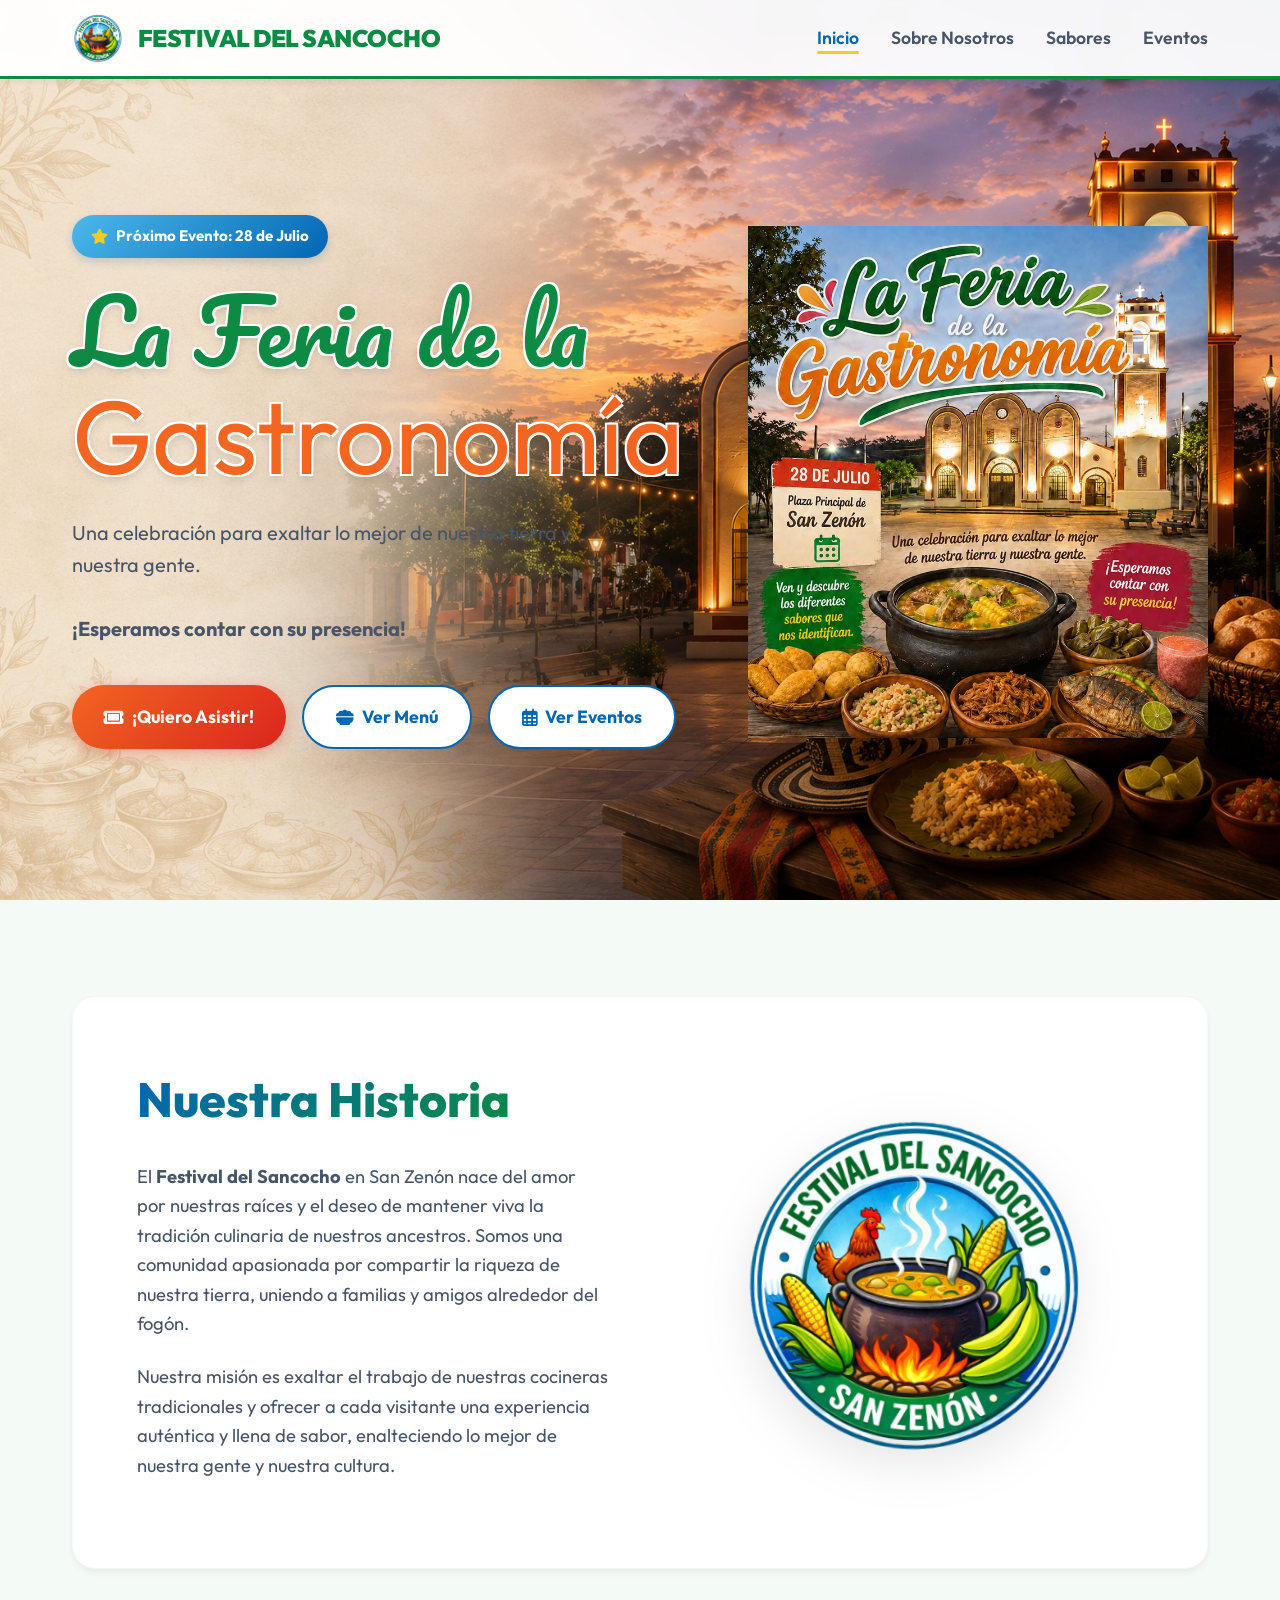
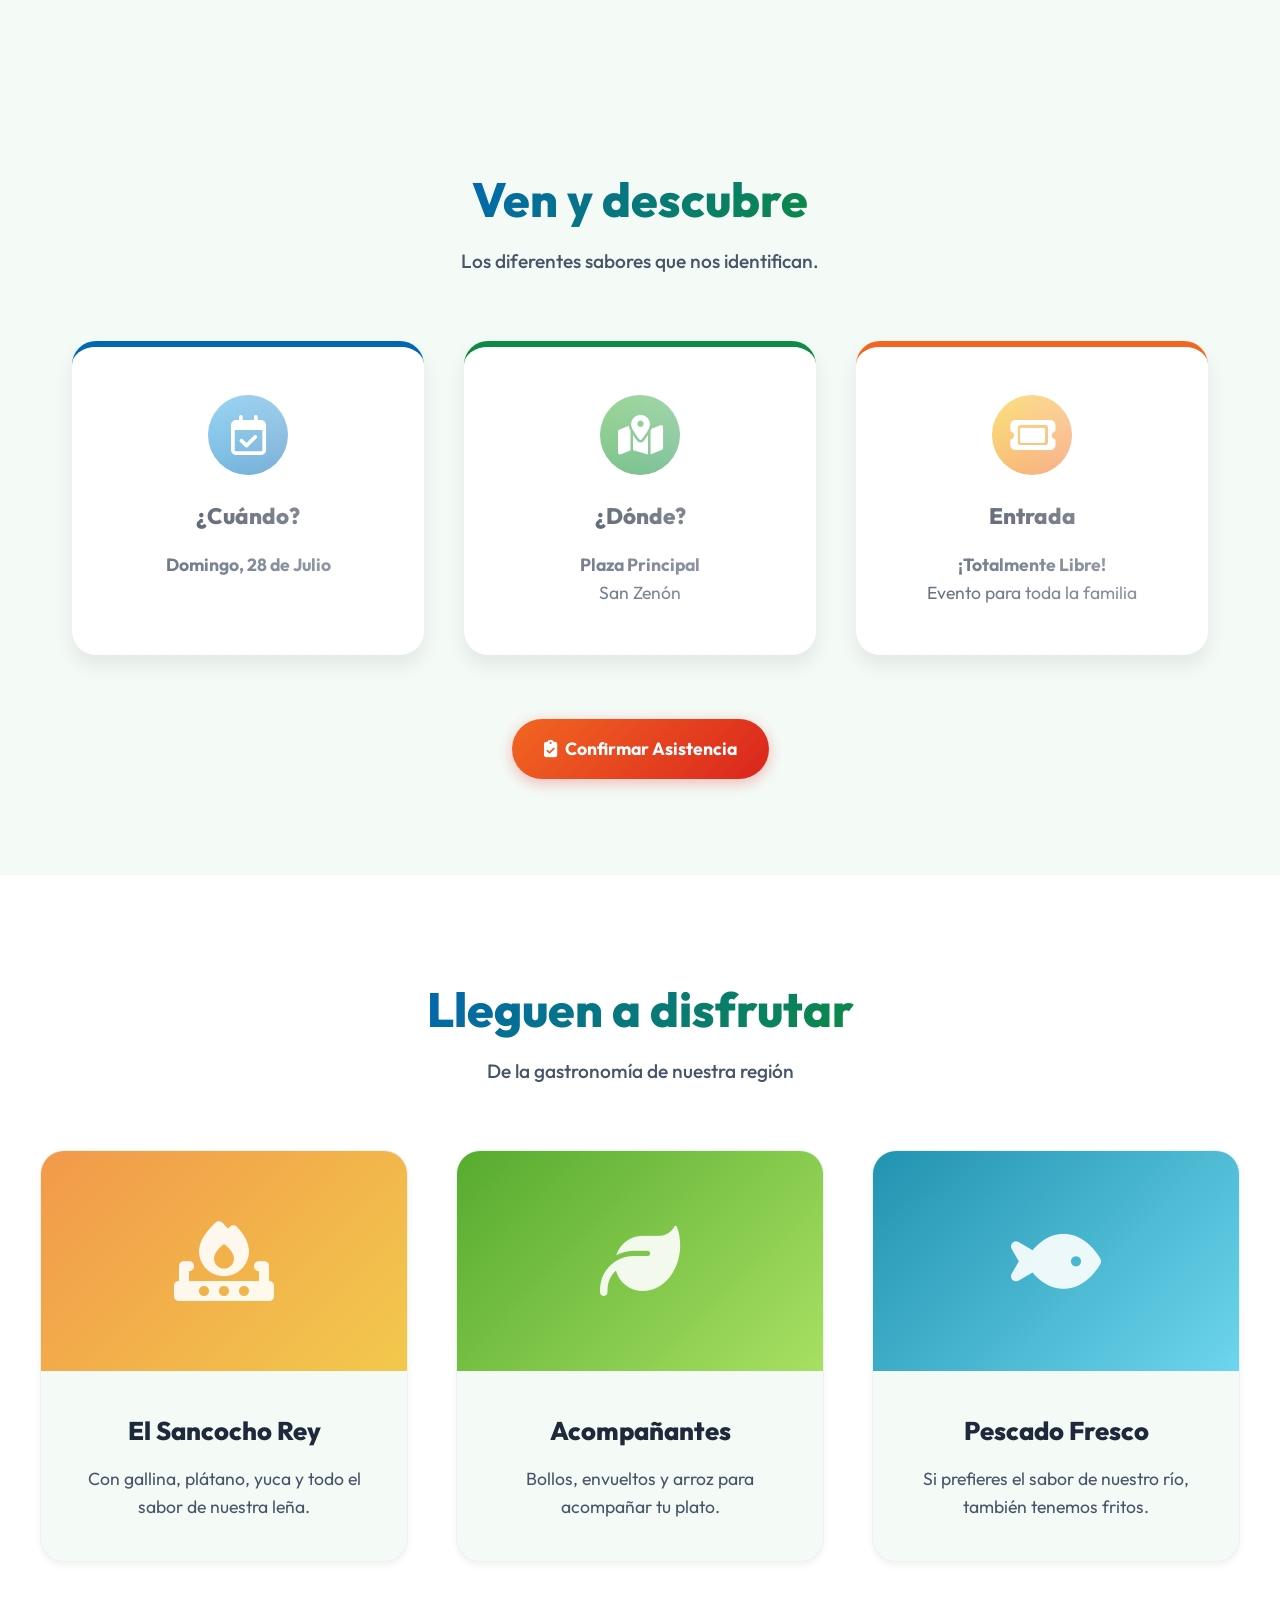
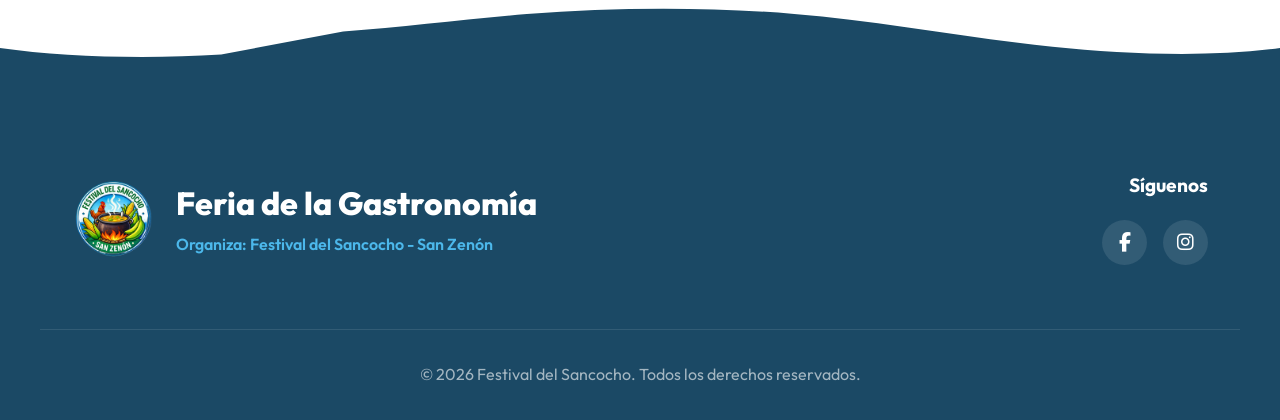
==== index.html @ 78bef2cc "Mover HTML a la raíz para GitHub Pages y añadir fondo a Sobre Nosotros" ====
<!DOCTYPE html>
<html lang="es">

<head>
    <meta charset="UTF-8">
    <meta name="viewport" content="width=device-width, initial-scale=1.0">
    <title>Festival del Sancocho- San Zenón</title>
    <!-- Google Fonts -->
    <link href="https://fonts.googleapis.com/css2?family=Outfit:wght@300;400;600;700;800;900&display=swap"
        rel="stylesheet">
    <link href="https://fonts.googleapis.com/css2?family=Pacifico&display=swap" rel="stylesheet">
    <!-- Font Awesome -->
    <link rel="stylesheet" href="https://cdnjs.cloudflare.com/ajax/libs/font-awesome/6.4.0/css/all.min.css">
    <!-- Custom CSS -->
    <link rel="stylesheet" href="CSS/inicio.css">
</head>

<body>

    <!-- Navegación -->
    <nav class="navbar">
        <div class="nav-container">
            <a href="#" class="logo-container">
                <img src="IMG/logo.png" alt="Festival del Sancocho Logo" class="nav-logo">
                <span class="logo-text">Festival del Sancocho </span>
            </a>
            <ul class="nav-menu">
                <li><a href="#inicio" class="active">Inicio</a></li>
                <li><a href="#nosotros">Sobre Nosotros</a></li>
                <li><a href="#sabores">Sabores</a></li>
                <li><a href="eventos.html">Eventos</a></li>
            </ul>
        </div>
    </nav>

    <!-- Hero Section -->
    <header id="inicio" class="hero">
        <div class="hero-overlay"></div>
        <div class="hero-container">
            <div class="hero-content">
                <span class="badge-event"><i class="fa-solid fa-star"></i> Próximo Evento: 28 de Julio</span>
                <h1>La Feria de la <br><span>Gastronomía</span></h1>
                <p>Una celebración para exaltar lo mejor de nuestra tierra y nuestra gente. <br><br><strong>¡Esperamos contar con su presencia!</strong></p>
                <div class="hero-buttons">
                    <a href="#evento" class="btn-primary btn-large"><i class="fa-solid fa-ticket"></i> ¡Quiero Asistir!</a>
                    <a href="#sabores" class="btn-secondary btn-large"><i class="fa-solid fa-bowl-food"></i> Ver Menú</a>
                    <a href="eventos.html" class="btn-secondary btn-large"><i class="fa-regular fa-calendar-days"></i> Ver Eventos</a>
                </div>
            </div>
            <div class="hero-image-placeholder">
                <img src="IMG/evento 1.png" alt="Logo Principal" class="hero-logo">
            </div>
        </div>
    </header>

    <!-- Sobre Nosotros -->
    <section id="nosotros" class="about-section">
        <div class="about-overlay"></div>
        <div class="about-container">
            <div class="about-text">
                <h2 class="colorful-text">Nuestra Historia</h2>
                <p>El <strong>Festival del Sancocho</strong> en San Zenón nace del amor por nuestras raíces y el deseo
                    de mantener viva la tradición culinaria de nuestros ancestros. Somos una comunidad apasionada por
                    compartir la riqueza de nuestra tierra, uniendo a familias y amigos alrededor del fogón.</p>
                <p>Nuestra misión es exaltar el trabajo de nuestras cocineras tradicionales y ofrecer a cada visitante
                    una experiencia auténtica y llena de sabor, enalteciendo lo mejor de nuestra gente y nuestra
                    cultura.</p>
            </div>
            <div class="about-image">
                <img src="IMG/logo.png" alt="Logo Festival del Sancocho" class="about-logo">
            </div>
        </div>
    </section>

    <!-- Información del Evento -->
    <section id="evento" class="event-section">
        <div class="section-header text-center">
            <h2 class="colorful-text">Ven y descubre</h2>
            <p>Los diferentes sabores que nos identifican.</p>
        </div>
        <div class="event-cards">
            <div class="event-card color-blue">
                <div class="card-icon"><i class="fa-regular fa-calendar-check"></i></div>
                <h3>¿Cuándo?</h3>
                <p><strong>Domingo, 28 de Julio</strong></p>
            </div>
            <div class="event-card color-green">
                <div class="card-icon"><i class="fa-solid fa-map-location-dot"></i></div>
                <h3>¿Dónde?</h3>
                <p><strong>Plaza Principal</strong><br>San Zenón</p>
            </div>
            <div class="event-card color-orange">
                <div class="card-icon"><i class="fa-solid fa-ticket"></i></div>
                <h3>Entrada</h3>
                <p><strong>¡Totalmente Libre!</strong><br>Evento para toda la familia</p>
            </div>
        </div>

        <div class="event-action text-center">
            <a href="#" class="btn-primary btn-large">
                <i class="fa-solid fa-clipboard-check"></i> Confirmar Asistencia
            </a>
        </div>
    </section>

    <!-- Sección de Sabores -->
    <section id="sabores" class="flavors-section">
        <div class="section-header text-center">
            <h2 class="colorful-text">Lleguen a disfrutar</h2>
            <p>De la gastronomía de nuestra región</p>
        </div>
        <div class="flavors-grid">
            <div class="flavor-card">
                <div class="flavor-img" style="background: linear-gradient(135deg, #f2994a 0%, #f2c94c 100%);">
                    <i class="fa-solid fa-fire-burner"></i>
                </div>
                <div class="flavor-info">
                    <h3>El Sancocho Rey</h3>
                    <p>Con gallina, plátano, yuca y todo el sabor de nuestra leña.</p>
                </div>
            </div>
            <div class="flavor-card">
                <div class="flavor-img" style="background: linear-gradient(135deg, #56ab2f 0%, #a8e063 100%);">
                    <i class="fa-solid fa-leaf"></i>
                </div>
                <div class="flavor-info">
                    <h3>Acompañantes</h3>
                    <p>Bollos, envueltos y arroz para acompañar tu plato.</p>
                </div>
            </div>
            <div class="flavor-card">
                <div class="flavor-img" style="background: linear-gradient(135deg, #2193b0 0%, #6dd5ed 100%);">
                    <i class="fa-solid fa-fish"></i>
                </div>
                <div class="flavor-info">
                    <h3>Pescado Fresco</h3>
                    <p>Si prefieres el sabor de nuestro río, también tenemos fritos.</p>
                </div>
            </div>
        </div>
    </section>

    <!-- Footer -->
    <footer class="footer">
        <div class="footer-wave">
            <svg viewBox="0 0 1200 120" preserveAspectRatio="none">
                <path
                    d="M321.39,56.44c58-10.79,114.16-30.13,172-41.86,82.39-16.72,168.19-17.73,250.45-.39C823.78,31,906.67,72,985.66,92.83c70.05,18.48,146.53,26.09,214.34,3V120H0V95.8C59.71,118,137.9,122.9,207.2,111.45Z"
                    fill="#1b4965"></path>
            </svg>
        </div>
        <div class="footer-content">
            <div class="footer-logo-container">
                <img src="IMG/logo.png" alt="Logo" class="footer-logo">
                <div>
                    <h2>Feria de la Gastronomía</h2>
                    <p>Organiza: Festival del Sancocho - San Zenón</p>
                </div>
            </div>
            <div class="footer-social">
                <h3>Síguenos</h3>
                <div class="social-icons">
                    <a href="#"><i class="fa-brands fa-facebook-f"></i></a>
                    <a href="#"><i class="fa-brands fa-instagram"></i></a>
                </div>
            </div>
        </div>
        <div class="footer-bottom">
            <p>&copy; 2026 Festival del Sancocho. Todos los derechos reservados.</p>
        </div>
    </footer>

</body>

</html>
---- CSS/inicio.css ----
/* Variables y Configuración Base inspiradas en el Logo */
:root {
    /* Colores del Logo */
    --logo-green: #0d8a43;
    --logo-green-light: #52b848;
    --logo-blue: #0266b3;
    --logo-blue-light: #4cb8eb;
    --logo-yellow: #f8cc1b;
    --logo-orange: #f26622;
    --logo-red: #da251d;

    --primary: var(--logo-green);
    --secondary: var(--logo-blue);
    --accent: var(--logo-orange);

    --bg-light: #f4fbf7;
    /* Tonos muy suaves de verde/crema */
    --bg-white: #ffffff;
    --bg-dark: #1b4965;

    --text-dark: #1e293b;
    --text-muted: #475569;

    --radius-sm: 8px;
    --radius-md: 16px;
    --radius-lg: 24px;
    --radius-full: 9999px;

    --shadow-sm: 0 4px 6px rgba(0, 0, 0, 0.05);
    --shadow-md: 0 10px 20px rgba(0, 0, 0, 0.08);
    --shadow-lg: 0 20px 40px rgba(13, 138, 67, 0.2);

    --transition: all 0.3s ease;
}

* {
    margin: 0;
    padding: 0;
    box-sizing: border-box;
    font-family: 'Outfit', sans-serif;
    scroll-behavior: smooth;
}

body {
    background-color: var(--bg-light);
    color: var(--text-dark);
    line-height: 1.6;
    overflow-x: hidden;
}

a {
    text-decoration: none;
    color: inherit;
}

/* Componentes Comunes */
.colorful-text {
    background: linear-gradient(135deg, var(--logo-blue), var(--logo-green));
    -webkit-background-clip: text;
    -webkit-text-fill-color: transparent;
    display: inline-block;
}

.btn-primary {
    background: linear-gradient(135deg, var(--logo-orange), var(--logo-red));
    color: white;
    padding: 0.8rem 1.8rem;
    border-radius: var(--radius-full);
    font-weight: 700;
    display: inline-flex;
    align-items: center;
    gap: 0.5rem;
    transition: var(--transition);
    border: none;
    box-shadow: 0 4px 15px rgba(218, 37, 29, 0.3);
}

.btn-primary:hover {
    transform: translateY(-3px);
    box-shadow: 0 8px 25px rgba(218, 37, 29, 0.4);
    color: white;
}

.btn-secondary {
    background-color: white;
    color: var(--logo-blue);
    padding: 0.8rem 1.8rem;
    border-radius: var(--radius-full);
    font-weight: 700;
    display: inline-flex;
    align-items: center;
    gap: 0.5rem;
    transition: var(--transition);
    border: 2px solid var(--logo-blue);
}

.btn-secondary:hover {
    background-color: var(--logo-blue-light);
    color: white;
    border-color: var(--logo-blue-light);
    transform: translateY(-3px);
}

.btn-large {
    padding: 1rem 2rem;
    font-size: 1.1rem;
}

/* Navegación */
.navbar {
    position: fixed;
    top: 0;
    width: 100%;
    background-color: rgba(255, 255, 255, 0.95);
    backdrop-filter: blur(10px);
    z-index: 1000;
    box-shadow: var(--shadow-sm);
    border-bottom: 3px solid var(--logo-green);
}

.nav-container {
    max-width: 1200px;
    margin: 0 auto;
    padding: 0.8rem 2rem;
    display: flex;
    justify-content: space-between;
    align-items: center;
}

.logo-container {
    display: flex;
    align-items: center;
    gap: 1rem;
}

.nav-logo {
    height: 50px;
    width: auto;
}

.logo-text {
    font-size: 1.5rem;
    font-weight: 900;
    color: var(--logo-green);
    text-transform: uppercase;
    letter-spacing: -0.5px;
}

.nav-menu {
    display: flex;
    list-style: none;
    gap: 2rem;
}

.nav-menu a {
    font-weight: 600;
    color: var(--text-muted);
    transition: var(--transition);
    position: relative;
    font-size: 1.1rem;
}

.nav-menu a:hover,
.nav-menu a.active {
    color: var(--logo-blue);
}

.nav-menu a::after {
    content: '';
    position: absolute;
    bottom: -5px;
    left: 0;
    width: 0%;
    height: 3px;
    background-color: var(--logo-yellow);
    transition: var(--transition);
    border-radius: 5px;
}

.nav-menu a:hover::after,
.nav-menu a.active::after {
    width: 100%;
}

/* Hero Section */
.hero {
    min-height: 100vh;
    position: relative;
    background-image: url("../IMG/fondo sesion.png");
    background-size: cover;
    background-position: center;
    background-repeat: no-repeat;
    display: flex;
    align-items: center;
    justify-content: center;
}

.hero-overlay {
    position: absolute;
    top: 0;
    left: 0;
    width: 100%;
    height: 100%;

    z-index: 1;
}

.hero-container {
    max-width: 1200px;
    width: 100%;
    margin: 0 auto;
    padding: 8rem 2rem 4rem;
    display: flex;
    align-items: center;
    gap: 4rem;
    z-index: 2;
    position: relative;
}

/* Elementos decorativos de fondo en el hero */
.hero::before {
    display: none;
}

.hero-content {
    flex: 1;
    z-index: 2;
}

.badge-event {
    display: inline-flex;
    align-items: center;
    gap: 0.5rem;
    background: linear-gradient(135deg, var(--logo-blue-light), var(--logo-blue));
    color: white;
    padding: 0.6rem 1.2rem;
    border-radius: var(--radius-full);
    font-weight: 700;
    font-size: 0.95rem;
    margin-bottom: 1.5rem;
    box-shadow: 0 4px 10px rgba(2, 102, 179, 0.2);
}

.badge-event i {
    color: var(--logo-yellow);
}

.hero-content h1 {
    font-family: 'Pacifico', cursive;
    font-size: 5.5rem;
    font-weight: 400;
    line-height: 1.1;
    margin-bottom: 1.5rem;
    color: var(--logo-green);
    text-shadow: 2px 2px 0px white, -2px -2px 0px white, 2px -2px 0px white, -2px 2px 0px white, 0px 4px 10px rgba(0, 0, 0, 0.15);
}

.hero-content h1 span {
    color: var(--logo-orange);
    position: relative;
    display: inline-block;
    font-size: 6.5rem;
}

.hero-content p {
    font-size: 1.25rem;
    color: var(--text-muted);
    margin-bottom: 2.5rem;
    max-width: 550px;
    font-weight: 400;
}

.hero-buttons {
    display: flex;
    gap: 1rem;
}

/* Hero Graphic Placeholder */
.hero-image-placeholder {
    flex: 1;
    position: relative;
    height: 600px;
    display: flex;
    align-items: center;
    justify-content: center;
    z-index: 2;
}

.hero-logo {
    width: 100%;
    max-width: 500px;
    height: auto;
    animation: floatLogo 6s infinite ease-in-out;
    filter: drop-shadow(0 20px 30px rgba(0, 0, 0, 0.15));
}

@keyframes floatLogo {

    0%,
    100% {
        transform: translateY(0) scale(1);
    }

    50% {
        transform: translateY(-15px) scale(1.02);
    }
}

/* Secciones Comunes */
.section-header {
    margin-bottom: 4rem;
}

.section-header h2 {
    font-size: 3rem;
    font-weight: 800;
    margin-bottom: 0.5rem;
}

.section-header p {
    font-size: 1.2rem;
    color: var(--text-muted);
    font-weight: 500;
}

.text-center {
    text-align: center;
}

/* Event Section */
.event-section {
    padding: 6rem 2rem;
    max-width: 1200px;
    margin: 0 auto;
}

.event-cards {
    display: grid;
    grid-template-columns: repeat(3, 1fr);
    gap: 2.5rem;
}

.event-card {
    background: white;
    padding: 3rem 2rem;
    border-radius: var(--radius-lg);
    box-shadow: var(--shadow-md);
    text-align: center;
    transition: var(--transition);
    border-top: 6px solid transparent;
    position: relative;
    overflow: hidden;
}

.event-card::before {
    content: '';
    position: absolute;
    top: 0;
    left: 0;
    width: 100%;
    height: 100%;
    background: radial-gradient(circle at top right, rgba(255, 255, 255, 0.8), transparent);
    pointer-events: none;
}

.event-card:hover {
    transform: translateY(-10px);
    box-shadow: var(--shadow-lg);
}

.event-card.color-blue {
    border-top-color: var(--logo-blue);
}

.event-card.color-green {
    border-top-color: var(--logo-green);
}

.event-card.color-orange {
    border-top-color: var(--logo-orange);
}

.card-icon {
    width: 80px;
    height: 80px;
    border-radius: 50%;
    display: flex;
    align-items: center;
    justify-content: center;
    font-size: 2.5rem;
    margin: 0 auto 1.5rem;
    color: white;
}

.color-blue .card-icon {
    background: linear-gradient(135deg, var(--logo-blue-light), var(--logo-blue));
}

.color-green .card-icon {
    background: linear-gradient(135deg, var(--logo-green-light), var(--logo-green));
}

.color-orange .card-icon {
    background: linear-gradient(135deg, var(--logo-yellow), var(--logo-orange));
}

.event-card h3 {
    font-size: 1.4rem;
    margin-bottom: 1rem;
    font-weight: 800;
}

.event-card p {
    color: var(--text-muted);
    font-size: 1.1rem;
}

.event-action {
    margin-top: 4rem;
}

/* Flavors Section */
.flavors-section {
    padding: 6rem 2rem;
    background-color: white;
    position: relative;
}

.flavors-grid {
    max-width: 1200px;
    margin: 0 auto;
    display: grid;
    grid-template-columns: repeat(3, 1fr);
    gap: 3rem;
}

.flavor-card {
    background: var(--bg-light);
    border-radius: var(--radius-lg);
    overflow: hidden;
    box-shadow: var(--shadow-sm);
    transition: var(--transition);
    border: 1px solid rgba(0, 0, 0, 0.03);
}

.flavor-card:hover {
    transform: translateY(-10px);
    box-shadow: var(--shadow-md);
}

.flavor-img {
    height: 220px;
    display: flex;
    align-items: center;
    justify-content: center;
    font-size: 5rem;
    color: rgba(255, 255, 255, 0.9);
}

.flavor-info {
    padding: 2.5rem 2rem;
    text-align: center;
}

.flavor-info h3 {
    font-size: 1.6rem;
    margin-bottom: 0.8rem;
    color: var(--text-dark);
    font-weight: 800;
}

.flavor-info p {
    color: var(--text-muted);
    font-size: 1.1rem;
}

/* About Section */
.about-section {
    padding: 6rem 2rem;
    max-width: 1200px;
    margin: 0 auto;
}

.about-container {
    display: flex;
    align-items: center;
    gap: 4rem;
    background: white;
    padding: 4rem;
    border-radius: var(--radius-lg);
    box-shadow: var(--shadow-sm);
    border: 1px solid rgba(0, 0, 0, 0.03);
}

.about-text {
    flex: 1;
}

.about-text h2 {
    font-size: 3rem;
    font-weight: 800;
    margin-bottom: 1.5rem;
}

.about-text p {
    font-size: 1.15rem;
    color: var(--text-muted);
    margin-bottom: 1.5rem;
}

.about-image {
    flex: 1;
    display: flex;
    justify-content: center;
}

.about-logo {
    width: 100%;
    max-width: 350px;
    height: auto;
    filter: drop-shadow(0 15px 25px rgba(0,0,0,0.1));
    transform: rotate(3deg);
    transition: var(--transition);
}

.about-container:hover .about-logo {
    transform: rotate(0deg) scale(1.05);
}

/* Page Header (para otras páginas) */
.page-header {
    padding: 10rem 2rem 5rem;
    background: linear-gradient(135deg, var(--bg-light), white);
    border-bottom: 1px solid rgba(0, 0, 0, 0.05);
}

.page-header-content h1 {
    font-size: 4rem;
    font-weight: 900;
    color: var(--text-dark);
    margin-bottom: 1rem;
}

.page-header-content h1 span {
    color: var(--logo-orange);
}

.page-header-content p {
    font-size: 1.25rem;
    color: var(--text-muted);
}

/* Events List Section */
.events-list-section {
    padding: 4rem 2rem 6rem;
    max-width: 1000px;
    margin: 0 auto;
}

.events-container {
    display: flex;
    flex-direction: column;
    gap: 2rem;
}

.event-list-card {
    display: flex;
    background: white;
    border-radius: var(--radius-md);
    box-shadow: var(--shadow-sm);
    overflow: hidden;
    transition: var(--transition);
    border: 1px solid rgba(0, 0, 0, 0.03);
}

.event-list-card:hover {
    transform: translateX(10px);
    box-shadow: var(--shadow-md);
    border-left: 6px solid var(--logo-orange);
}

.event-list-date {
    background: linear-gradient(135deg, var(--logo-orange), var(--logo-red));
    color: white;
    padding: 2rem;
    display: flex;
    flex-direction: column;
    align-items: center;
    justify-content: center;
    min-width: 150px;
}

.event-list-date .day {
    font-size: 3rem;
    font-weight: 900;
    line-height: 1;
}

.event-list-date .month {
    font-size: 1.2rem;
    font-weight: 700;
    letter-spacing: 2px;
}

.event-list-info {
    padding: 2rem;
    flex: 1;
}

.event-list-info h3 {
    font-size: 1.5rem;
    font-weight: 800;
    margin-bottom: 0.5rem;
    color: var(--text-dark);
}

.event-location {
    color: var(--logo-green);
    font-weight: 600;
    margin-bottom: 1rem;
    display: flex;
    align-items: center;
    gap: 0.5rem;
}

.event-desc {
    color: var(--text-muted);
}

.event-list-action {
    padding: 2rem;
    display: flex;
    align-items: center;
}


/* Footer */
.footer {
    background-color: var(--bg-dark);
    color: white;
    position: relative;
    padding-top: 5rem;
}

.footer-wave {
    position: absolute;
    top: -50px;
    left: 0;
    width: 100%;
    overflow: hidden;
    line-height: 0;
}

.footer-wave svg {
    display: block;
    width: calc(100% + 1.3px);
    height: 50px;
}

.footer-content {
    max-width: 1200px;
    margin: 0 auto;
    padding: 2rem 2rem 4rem;
    display: flex;
    justify-content: space-between;
    align-items: center;
    border-bottom: 1px solid rgba(255, 255, 255, 0.1);
}

.footer-logo-container {
    display: flex;
    align-items: center;
    gap: 1.5rem;
}

.footer-logo {
    width: 80px;
    height: auto;
}

.footer-logo-container h2 {
    color: white;
    font-size: 2rem;
    font-weight: 800;
    margin-bottom: 0.2rem;
}

.footer-logo-container p {
    color: var(--logo-blue-light);
    font-weight: 600;
}

.footer-social h3 {
    margin-bottom: 1.2rem;
    font-size: 1.2rem;
    text-align: right;
}

.social-icons {
    display: flex;
    gap: 1rem;
    justify-content: flex-end;
}

.social-icons a {
    width: 45px;
    height: 45px;
    background: rgba(255, 255, 255, 0.1);
    border-radius: 50%;
    display: flex;
    align-items: center;
    justify-content: center;
    transition: var(--transition);
    font-size: 1.2rem;
}

.social-icons a:hover {
    background: var(--logo-yellow);
    color: var(--logo-blue);
    transform: scale(1.1);
}

.footer-bottom {
    text-align: center;
    color: rgba(255, 255, 255, 0.6);
    font-size: 1rem;
    padding: 2rem;
}

/* Responsive */
@media (max-width: 992px) {
    .hero-container {
        flex-direction: column;
        text-align: center;
        padding-top: 8rem;
    }

    .hero-content p {
        margin: 0 auto 2.5rem;
    }

    .hero-buttons {
        justify-content: center;
    }

    .hero-image-placeholder {
        height: auto;
    }

    .event-cards,
    .flavors-grid {
        grid-template-columns: repeat(2, 1fr);
    }

    .about-container {
        flex-direction: column;
        padding: 2rem;
        text-align: center;
    }

    .event-list-card {
        flex-direction: column;
    }

    .event-list-date {
        padding: 1rem;
        flex-direction: row;
        gap: 1rem;
        min-width: auto;
    }

    .event-list-action {
        padding-top: 0;
        justify-content: center;
    }
}

@media (max-width: 768px) {
    .nav-container {
        flex-direction: column;
        gap: 1rem;
        padding: 1rem;
    }
    
    .nav-menu {
        display: flex;
        flex-wrap: wrap;
        justify-content: center;
        gap: 1rem;
    }

    .hero-container {
        padding-top: 10rem;
    }

    .hero-content h1 {
        font-size: 3.5rem;
    }
    
    .hero-content h1 span {
        font-size: 4rem;
    }

    .event-cards,
    .flavors-grid {
        grid-template-columns: 1fr;
    }

    .hero-buttons {
        flex-direction: column;
    }

    .footer-content {
        flex-direction: column;
        gap: 3rem;
        text-align: center;
    }

    .footer-social h3,
    .social-icons {
        text-align: center;
        justify-content: center;
    }

    .footer-logo-container {
        flex-direction: column;
    }
}

@media (max-width: 480px) {
    .hero-content h1 {
        font-size: 2.8rem;
    }
    
    .hero-content h1 span {
        font-size: 3.2rem;
    }
    
    .btn-large {
        padding: 0.8rem 1.5rem;
        font-size: 1rem;
    }
    
    .logo-text {
        font-size: 1.2rem;
        text-align: center;
    }
    
    .nav-logo {
        height: 40px;
    }
}
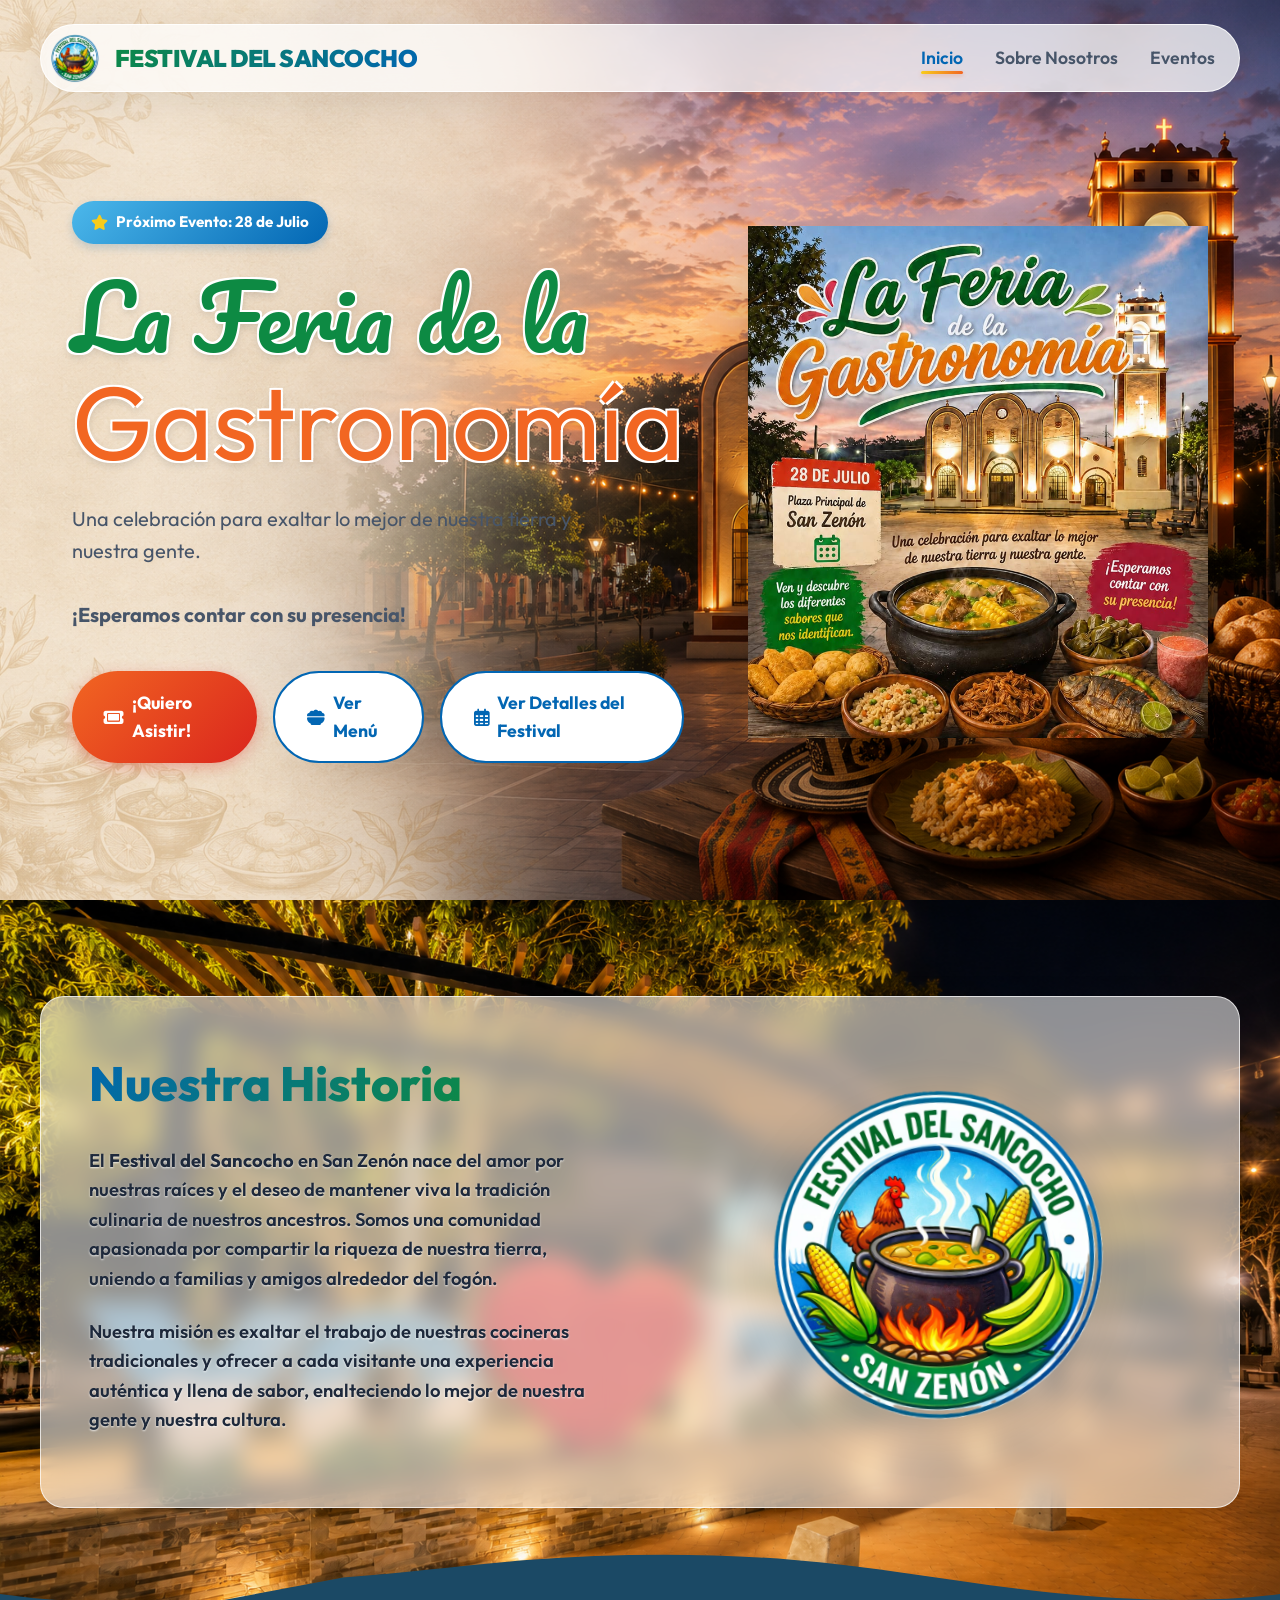
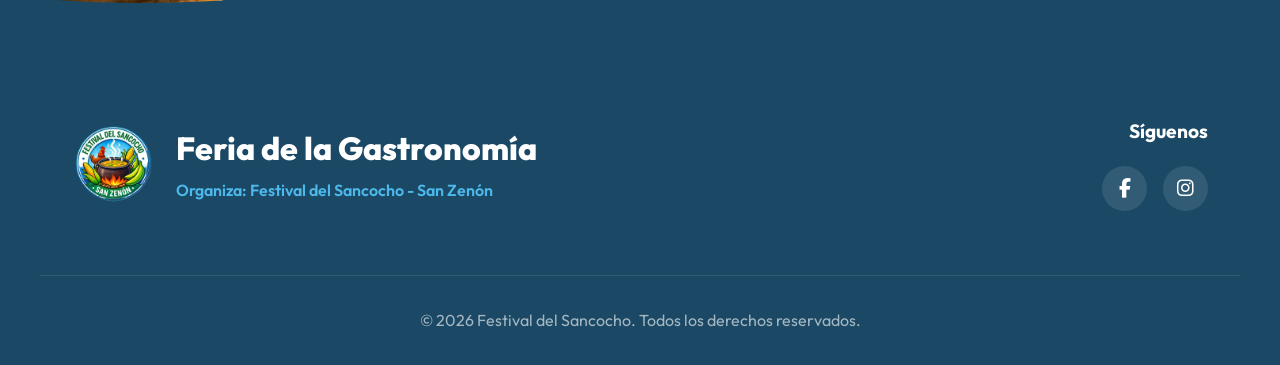
==== commit b3fd269a: "Reestructuración visual, nueva página de feria gastronómica y pulido final" ====
--- a/index.html
+++ b/index.html
@@ -27,7 +27,6 @@
             <ul class="nav-menu">
                 <li><a href="#inicio" class="active">Inicio</a></li>
                 <li><a href="#nosotros">Sobre Nosotros</a></li>
-                <li><a href="#sabores">Sabores</a></li>
                 <li><a href="eventos.html">Eventos</a></li>
             </ul>
         </div>
@@ -40,11 +39,15 @@
             <div class="hero-content">
                 <span class="badge-event"><i class="fa-solid fa-star"></i> Próximo Evento: 28 de Julio</span>
                 <h1>La Feria de la <br><span>Gastronomía</span></h1>
-                <p>Una celebración para exaltar lo mejor de nuestra tierra y nuestra gente. <br><br><strong>¡Esperamos contar con su presencia!</strong></p>
+                <p>Una celebración para exaltar lo mejor de nuestra tierra y nuestra gente. <br><br><strong>¡Esperamos
+                        contar con su presencia!</strong></p>
                 <div class="hero-buttons">
-                    <a href="#evento" class="btn-primary btn-large"><i class="fa-solid fa-ticket"></i> ¡Quiero Asistir!</a>
-                    <a href="#sabores" class="btn-secondary btn-large"><i class="fa-solid fa-bowl-food"></i> Ver Menú</a>
-                    <a href="eventos.html" class="btn-secondary btn-large"><i class="fa-regular fa-calendar-days"></i> Ver Eventos</a>
+                    <a href="festival-gastronomia.html#evento" class="btn-primary btn-large"><i
+                            class="fa-solid fa-ticket"></i> ¡Quiero Asistir!</a>
+                    <a href="festival-gastronomia.html#sabores" class="btn-secondary btn-large"><i
+                            class="fa-solid fa-bowl-food"></i> Ver Menú</a>
+                    <a href="festival-gastronomia.html" class="btn-secondary btn-large"><i
+                            class="fa-regular fa-calendar-days"></i> Ver Detalles del Festival</a>
                 </div>
             </div>
             <div class="hero-image-placeholder">
@@ -72,73 +75,7 @@
         </div>
     </section>
 
-    <!-- Información del Evento -->
-    <section id="evento" class="event-section">
-        <div class="section-header text-center">
-            <h2 class="colorful-text">Ven y descubre</h2>
-            <p>Los diferentes sabores que nos identifican.</p>
-        </div>
-        <div class="event-cards">
-            <div class="event-card color-blue">
-                <div class="card-icon"><i class="fa-regular fa-calendar-check"></i></div>
-                <h3>¿Cuándo?</h3>
-                <p><strong>Domingo, 28 de Julio</strong></p>
-            </div>
-            <div class="event-card color-green">
-                <div class="card-icon"><i class="fa-solid fa-map-location-dot"></i></div>
-                <h3>¿Dónde?</h3>
-                <p><strong>Plaza Principal</strong><br>San Zenón</p>
-            </div>
-            <div class="event-card color-orange">
-                <div class="card-icon"><i class="fa-solid fa-ticket"></i></div>
-                <h3>Entrada</h3>
-                <p><strong>¡Totalmente Libre!</strong><br>Evento para toda la familia</p>
-            </div>
-        </div>
-
-        <div class="event-action text-center">
-            <a href="#" class="btn-primary btn-large">
-                <i class="fa-solid fa-clipboard-check"></i> Confirmar Asistencia
-            </a>
-        </div>
-    </section>
-
-    <!-- Sección de Sabores -->
-    <section id="sabores" class="flavors-section">
-        <div class="section-header text-center">
-            <h2 class="colorful-text">Lleguen a disfrutar</h2>
-            <p>De la gastronomía de nuestra región</p>
-        </div>
-        <div class="flavors-grid">
-            <div class="flavor-card">
-                <div class="flavor-img" style="background: linear-gradient(135deg, #f2994a 0%, #f2c94c 100%);">
-                    <i class="fa-solid fa-fire-burner"></i>
-                </div>
-                <div class="flavor-info">
-                    <h3>El Sancocho Rey</h3>
-                    <p>Con gallina, plátano, yuca y todo el sabor de nuestra leña.</p>
-                </div>
-            </div>
-            <div class="flavor-card">
-                <div class="flavor-img" style="background: linear-gradient(135deg, #56ab2f 0%, #a8e063 100%);">
-                    <i class="fa-solid fa-leaf"></i>
-                </div>
-                <div class="flavor-info">
-                    <h3>Acompañantes</h3>
-                    <p>Bollos, envueltos y arroz para acompañar tu plato.</p>
-                </div>
-            </div>
-            <div class="flavor-card">
-                <div class="flavor-img" style="background: linear-gradient(135deg, #2193b0 0%, #6dd5ed 100%);">
-                    <i class="fa-solid fa-fish"></i>
-                </div>
-                <div class="flavor-info">
-                    <h3>Pescado Fresco</h3>
-                    <p>Si prefieres el sabor de nuestro río, también tenemos fritos.</p>
-                </div>
-            </div>
-        </div>
-    </section>
+    <!-- Secciones movidas a festival-gastronomia.html -->
 
     <!-- Footer -->
     <footer class="footer">
@@ -170,6 +107,32 @@
         </div>
     </footer>
 
+    <!-- Script para actualizar menú activo al hacer scroll -->
+    <script>
+        document.addEventListener('DOMContentLoaded', function () {
+            const sections = document.querySelectorAll('section[id], header[id]');
+            const navLinks = document.querySelectorAll('.nav-menu a[href^="#"]');
+
+            window.addEventListener('scroll', () => {
+                let currentId = '';
+
+                sections.forEach(section => {
+                    const sectionTop = section.offsetTop;
+                    // Se resta 150px para compensar la barra de navegación flotante
+                    if (window.scrollY >= (sectionTop - 150)) {
+                        currentId = section.getAttribute('id');
+                    }
+                });
+
+                navLinks.forEach(link => {
+                    link.classList.remove('active');
+                    if (currentId && link.getAttribute('href') === '#' + currentId) {
+                        link.classList.add('active');
+                    }
+                });
+            });
+        });
+    </script>
 </body>
 
-</html>
+</html>
--- a/CSS/inicio.css
+++ b/CSS/inicio.css
@@ -106,22 +106,31 @@
     font-size: 1.1rem;
 }
 
-/* Navegación */
+/* Navegación - Estilo Flotante Premium */
 .navbar {
     position: fixed;
-    top: 0;
-    width: 100%;
-    background-color: rgba(255, 255, 255, 0.95);
-    backdrop-filter: blur(10px);
+    top: 1.5rem;
+    left: 50%;
+    transform: translateX(-50%);
+    width: 95%;
+    max-width: 1200px;
+    background-color: rgba(255, 255, 255, 0.75);
+    backdrop-filter: blur(20px);
+    -webkit-backdrop-filter: blur(20px);
     z-index: 1000;
-    box-shadow: var(--shadow-sm);
-    border-bottom: 3px solid var(--logo-green);
+    box-shadow: 0 10px 40px rgba(0, 0, 0, 0.08);
+    border: 1px solid rgba(255, 255, 255, 0.8);
+    border-radius: 50px;
+    transition: all 0.4s cubic-bezier(0.165, 0.84, 0.44, 1);
+}
+
+.navbar:hover {
+    box-shadow: 0 15px 50px rgba(0, 0, 0, 0.12);
+    background-color: rgba(255, 255, 255, 0.85);
 }
 
 .nav-container {
-    max-width: 1200px;
-    margin: 0 auto;
-    padding: 0.8rem 2rem;
+    padding: 0.5rem 1.5rem 0.5rem 0.5rem; /* Menos padding a la izq por el logo, más a la der */
     display: flex;
     justify-content: space-between;
     align-items: center;
@@ -141,7 +150,9 @@
 .logo-text {
     font-size: 1.5rem;
     font-weight: 900;
-    color: var(--logo-green);
+    background: linear-gradient(135deg, var(--logo-green), var(--logo-blue));
+    -webkit-background-clip: text;
+    -webkit-text-fill-color: transparent;
     text-transform: uppercase;
     letter-spacing: -0.5px;
 }
@@ -172,9 +183,10 @@
     left: 0;
     width: 0%;
     height: 3px;
-    background-color: var(--logo-yellow);
+    background: linear-gradient(90deg, var(--logo-yellow), var(--logo-orange));
     transition: var(--transition);
     border-radius: 5px;
+    box-shadow: 0 2px 4px rgba(242, 102, 34, 0.3);
 }
 
 .nav-menu a:hover::after,
@@ -477,19 +489,39 @@
 /* About Section */
 .about-section {
     padding: 6rem 2rem;
+    position: relative;
+    background-image: url("../IMG/fondo nosotros.png");
+    background-size: cover;
+    background-position: center;
+    background-repeat: no-repeat;
+    display: flex;
+    align-items: center;
+    justify-content: center;
+}
+
+.about-overlay {
+    display: none; /* Capa opaca removida */
+}
+
+.about-container {
     max-width: 1200px;
+    width: 100%;
     margin: 0 auto;
-}
-
-.about-container {
     display: flex;
     align-items: center;
     gap: 4rem;
-    background: white;
-    padding: 4rem;
+    
+    /* Efecto Glassmorphism */
+    background: rgba(255, 255, 255, 0.55);
+    backdrop-filter: blur(12px);
+    -webkit-backdrop-filter: blur(12px);
+    border: 1px solid rgba(255, 255, 255, 0.7);
+    padding: 3rem;
     border-radius: var(--radius-lg);
-    box-shadow: var(--shadow-sm);
-    border: 1px solid rgba(0, 0, 0, 0.03);
+    box-shadow: 0 8px 32px rgba(0, 0, 0, 0.1);
+    
+    position: relative;
+    z-index: 2;
 }
 
 .about-text {
@@ -504,8 +536,10 @@
 
 .about-text p {
     font-size: 1.15rem;
-    color: var(--text-muted);
+    color: #1e293b;
     margin-bottom: 1.5rem;
+    text-shadow: 0 1px 2px rgba(255, 255, 255, 0.8);
+    font-weight: 600;
 }
 
 .about-image {
@@ -563,6 +597,21 @@
     gap: 2rem;
 }
 
+.category-title {
+    font-size: 2rem;
+    color: var(--text-dark);
+    margin: 1rem 0 0;
+    padding-bottom: 0.5rem;
+    border-bottom: 3px solid var(--logo-yellow);
+    display: inline-block;
+    align-self: flex-start;
+}
+
+.past-events-title {
+    margin-top: 3rem;
+    border-bottom-color: var(--logo-blue);
+}
+
 .event-list-card {
     display: flex;
     background: white;
@@ -600,6 +649,25 @@
     font-size: 1.2rem;
     font-weight: 700;
     letter-spacing: 2px;
+}
+
+.event-list-date .year {
+    font-size: 1rem;
+    font-weight: 600;
+    margin-top: 0.25rem;
+    opacity: 0.9;
+}
+
+.past-event {
+    opacity: 0.85;
+}
+
+.past-event:hover {
+    border-left: 6px solid var(--logo-blue);
+}
+
+.past-event .event-list-date {
+    background: linear-gradient(135deg, var(--logo-blue-light), var(--logo-blue));
 }
 
 .event-list-info {
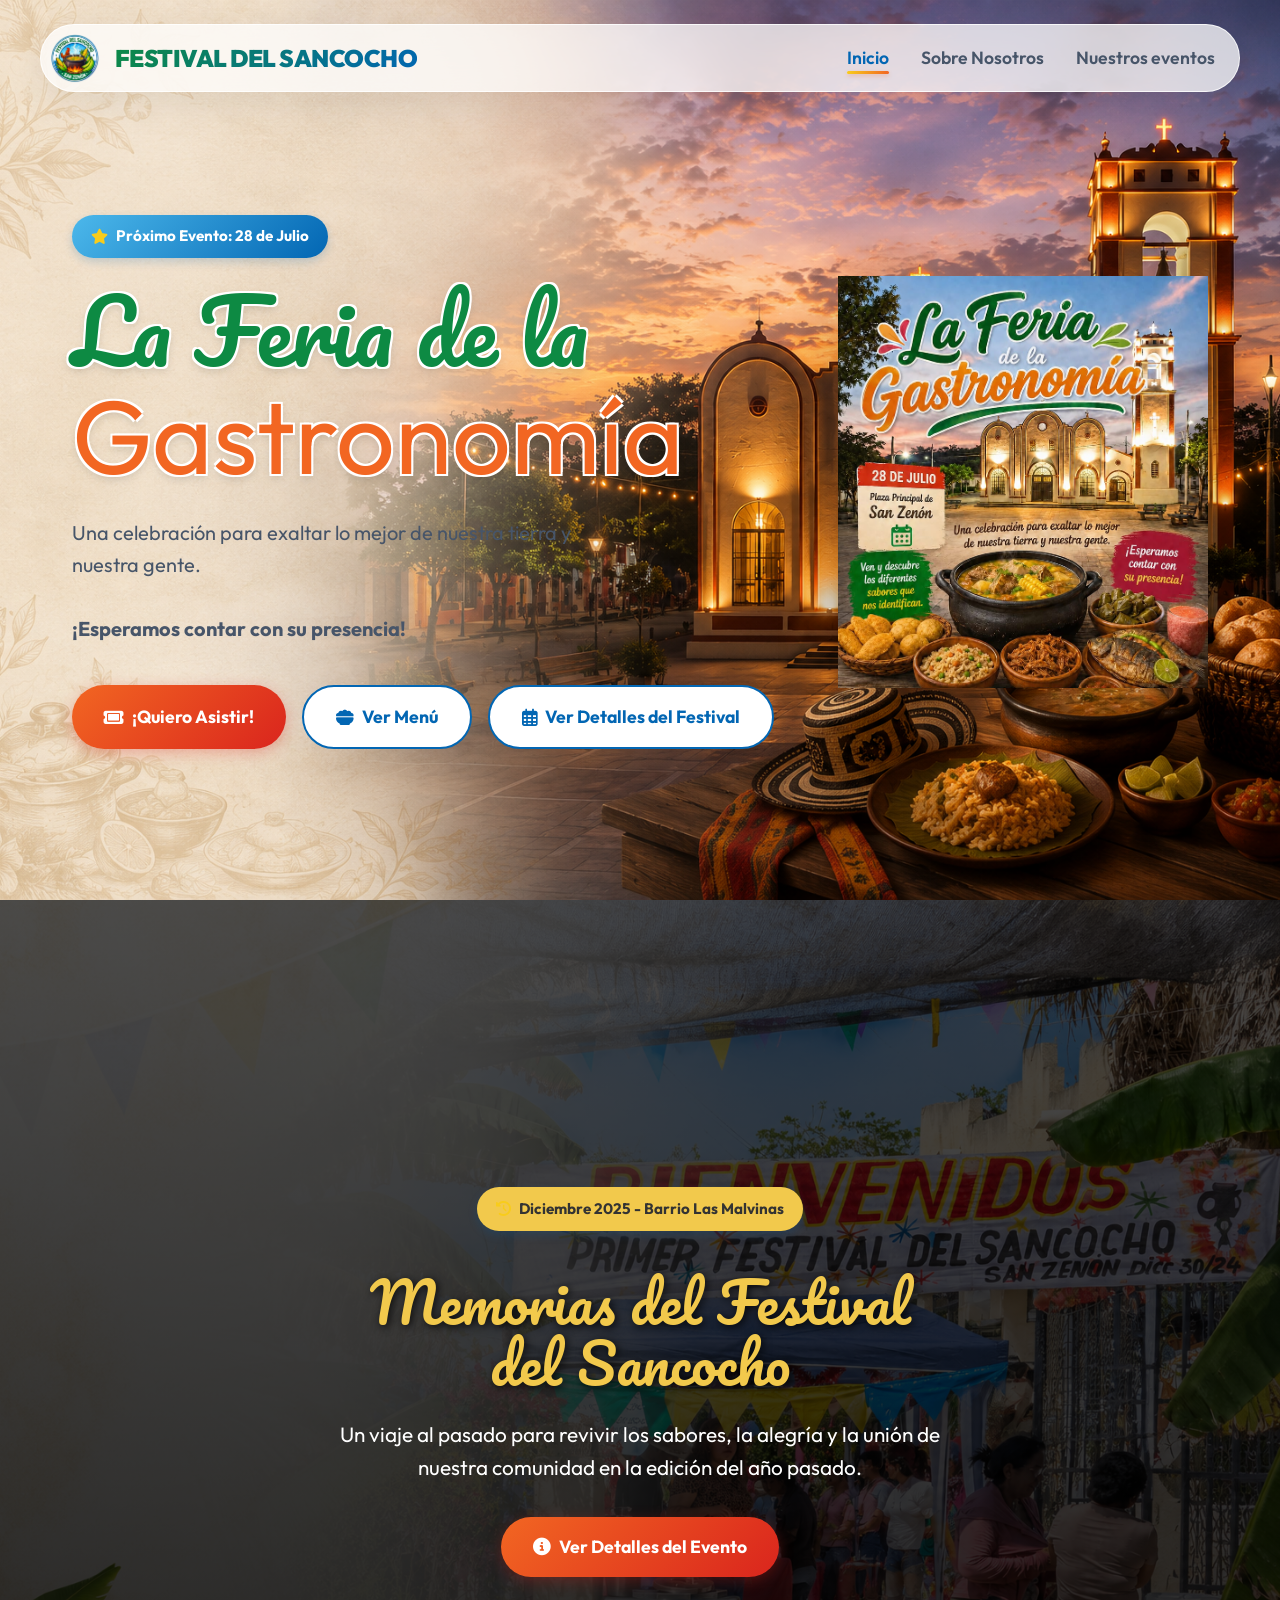
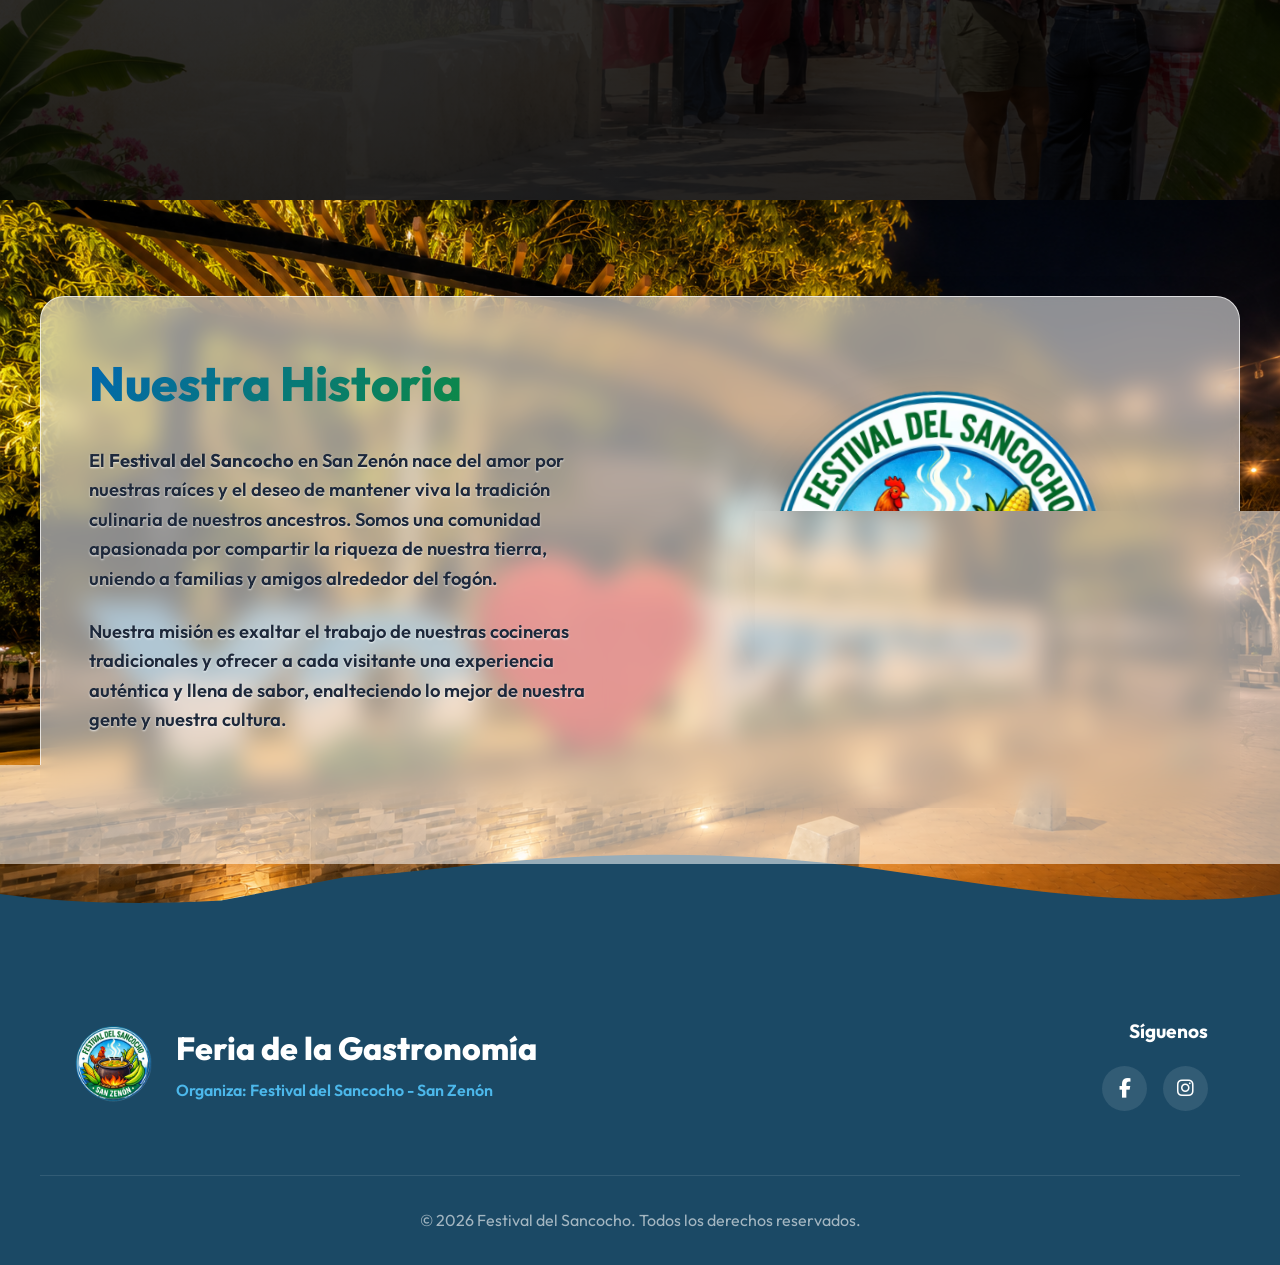
==== commit 13716110: "Completar sección Memorias 2025, optimización responsive y banner" ====
--- a/index.html
+++ b/index.html
@@ -13,6 +13,7 @@
     <link rel="stylesheet" href="https://cdnjs.cloudflare.com/ajax/libs/font-awesome/6.4.0/css/all.min.css">
     <!-- Custom CSS -->
     <link rel="stylesheet" href="CSS/inicio.css">
+    <link rel="stylesheet" href="CSS/carrusel.css">
 </head>
 
 <body>
@@ -27,7 +28,7 @@
             <ul class="nav-menu">
                 <li><a href="#inicio" class="active">Inicio</a></li>
                 <li><a href="#nosotros">Sobre Nosotros</a></li>
-                <li><a href="eventos.html">Eventos</a></li>
+                <li><a href="eventos.html">Nuestros eventos</a></li>
             </ul>
         </div>
     </nav>
@@ -55,6 +56,21 @@
             </div>
         </div>
     </header>
+
+    <!-- Banner Evento Pasado (Sancocho 2025) -->
+    <section class="hero hero-past-event">
+        <div class="hero-overlay"></div>
+        <div class="hero-container">
+            <div class="hero-content">
+                <span class="badge-event"><i class="fa-solid fa-clock-rotate-left"></i> Diciembre 2025 - Barrio Las Malvinas</span>
+                <h1>Memorias del Festival <br>del Sancocho</h1>
+                <p>Un viaje al pasado para revivir los sabores, la alegría y la unión de nuestra comunidad en la edición del año pasado.</p>
+                <div class="hero-buttons">
+                    <a href="sancocho-2025.html" class="btn-primary btn-large"><i class="fa-solid fa-circle-info"></i> Ver Detalles del Evento</a>
+                </div>
+            </div>
+        </div>
+    </section>
 
     <!-- Sobre Nosotros -->
     <section id="nosotros" class="about-section">
--- a/CSS/inicio.css
+++ b/CSS/inicio.css
@@ -69,6 +69,8 @@
     font-weight: 700;
     display: inline-flex;
     align-items: center;
+    justify-content: center;
+    white-space: nowrap;
     gap: 0.5rem;
     transition: var(--transition);
     border: none;
@@ -89,6 +91,8 @@
     font-weight: 700;
     display: inline-flex;
     align-items: center;
+    justify-content: center;
+    white-space: nowrap;
     gap: 0.5rem;
     transition: var(--transition);
     border: 2px solid var(--logo-blue);
@@ -876,6 +880,8 @@
 
     .hero-buttons {
         flex-direction: column;
+        width: 100%;
+        align-items: center;
     }
 
     .footer-content {
@@ -904,9 +910,16 @@
         font-size: 3.2rem;
     }
     
+    /* Ajustes para botones en móviles para evitar que desborden */
     .btn-large {
-        padding: 0.8rem 1.5rem;
-        font-size: 1rem;
+        padding: 0.8rem 1rem;
+        font-size: 0.95rem;
+        width: 100%;
+        white-space: normal;
+    }
+
+    .hero-buttons {
+        gap: 0.8rem;
     }
     
     .logo-text {
--- a/CSS/carrusel.css
+++ b/CSS/carrusel.css
@@ -0,0 +1,238 @@
+/* Estilos para la sección de Resumen y el Carrusel de Medios */
+
+.summary-section {
+    padding: 5rem 2rem;
+    background-color: #f9f9f9;
+    text-align: center;
+}
+
+.summary-container {
+    max-width: 800px;
+    margin: 0 auto;
+}
+
+.summary-text {
+    font-size: 1.2rem;
+    color: #444;
+    line-height: 1.8;
+    margin-top: 2rem;
+    text-align: justify;
+}
+
+/* Estilos del Carrusel */
+.carousel-section {
+    padding: 4rem 2rem 6rem;
+    background-color: #ffffff;
+}
+
+.carousel-container {
+    max-width: 1200px;
+    margin: 0 auto;
+    position: relative;
+    overflow: hidden;
+    padding: 20px 0; /* Espacio para las sombras */
+}
+
+.carousel-track {
+    display: flex;
+    transition: transform 0.5s ease-in-out;
+    align-items: center;
+}
+
+.carousel-slide {
+    flex: 0 0 80%; /* Ocupa el 80% para dejar ver el 10% de cada lado */
+    box-sizing: border-box;
+    padding: 0 15px; /* Espacio entre las fotos */
+    display: flex;
+    justify-content: center;
+    align-items: center;
+    aspect-ratio: 16/9;
+    transition: all 0.5s ease;
+    opacity: 0.4;
+    transform: scale(0.85);
+}
+
+.carousel-slide.active-slide {
+    opacity: 1;
+    transform: scale(1);
+    z-index: 2;
+}
+
+/* Soporte visual para los placeholders (boceto) */
+.carousel-slide .placeholder-media {
+    width: 100%;
+    height: 100%;
+    display: flex;
+    flex-direction: column;
+    justify-content: center;
+    align-items: center;
+    background: #2a2a2a;
+    color: #888;
+    font-size: 1.5rem;
+    font-weight: 600;
+    border-radius: 15px;
+}
+
+.carousel-slide .placeholder-media i {
+    font-size: 3rem;
+    margin-bottom: 1rem;
+    color: #555;
+}
+
+/* Estilos para medios reales (cuando el usuario los agregue) */
+.carousel-slide img,
+.carousel-slide video,
+.carousel-slide iframe {
+    width: 100%;
+    height: 100%;
+    object-fit: cover; /* Cambiamos a cover para llenar la tarjeta */
+    border-radius: 15px;
+    box-shadow: 0 8px 25px rgba(0,0,0,0.2);
+}
+
+.carousel-slide iframe {
+    border: none;
+}
+
+/* Botones de navegación */
+.carousel-btn {
+    position: absolute;
+    top: 50%;
+    transform: translateY(-50%);
+    background: rgba(255, 255, 255, 0.7);
+    color: #333;
+    border: none;
+    width: 50px;
+    height: 50px;
+    border-radius: 50%;
+    font-size: 1.5rem;
+    cursor: pointer;
+    z-index: 10;
+    transition: all 0.3s ease;
+    display: flex;
+    justify-content: center;
+    align-items: center;
+}
+
+.carousel-btn:hover {
+    background: rgba(255, 255, 255, 1);
+    color: #f2994a;
+}
+
+.carousel-btn.prev {
+    left: 20px;
+}
+
+.carousel-btn.next {
+    right: 20px;
+}
+
+/* Indicadores (Puntitos) */
+.carousel-dots {
+    display: flex;
+    justify-content: center;
+    gap: 10px;
+    margin-top: 20px;
+}
+
+.dot {
+    width: 12px;
+    height: 12px;
+    border-radius: 50%;
+    background: #ccc;
+    cursor: pointer;
+    transition: background 0.3s ease;
+}
+
+.dot.active {
+    background: #f2994a;
+}
+
+/* Estilo oscuro/melancólico para el Hero del evento pasado */
+.hero-past-event {
+    background-image: linear-gradient(rgba(0, 0, 0, 0.7), rgba(0, 0, 0, 0.85)), url("../IMG/fondo sancocho.png");
+}
+
+.hero-past-event .hero-overlay {
+    background: transparent;
+}
+
+.hero-past-event .hero-container {
+    justify-content: center;
+    text-align: center;
+}
+
+.hero-past-event .hero-content {
+    max-width: 900px;
+    margin: 0 auto;
+    z-index: 20;
+}
+
+.hero-past-event .badge-event {
+    background: #f2c94c;
+    color: #333;
+}
+
+.hero-past-event h1 {
+    margin-top: 1rem;
+    font-size: 3.5rem;
+    color: #f2c94c;
+    text-shadow: 2px 2px 8px rgba(0,0,0,0.8);
+}
+
+.hero-past-event p {
+    color: #ffffff;
+    font-size: 1.3rem;
+    margin: 0 auto 2rem auto;
+    max-width: 650px;
+    text-align: center;
+}
+
+.hero-past-event .hero-buttons {
+    justify-content: center;
+}
+
+.carousel-section .section-header {
+    margin-bottom: 2rem;
+}
+
+/* Responsive adjustments para el carrusel y memorias */
+@media (max-width: 768px) {
+    .carousel-slide {
+        flex: 0 0 92%; /* Aumentar tamaño de la slide en móviles para que se vea más grande */
+        padding: 0 8px; /* Menos espacio entre fotos */
+    }
+
+    .hero-past-event h1 {
+        font-size: 2.8rem;
+    }
+    
+    .hero-past-event p {
+        font-size: 1.1rem;
+        padding: 0 1rem;
+    }
+    
+    .carousel-btn {
+        width: 40px;
+        height: 40px;
+        font-size: 1.2rem;
+    }
+    
+    .carousel-btn.prev {
+        left: 10px;
+    }
+    
+    .carousel-btn.next {
+        right: 10px;
+    }
+}
+
+@media (max-width: 480px) {
+    .hero-past-event h1 {
+        font-size: 2.2rem;
+    }
+    
+    .carousel-slide {
+        flex: 0 0 95%; /* Casi toda la pantalla en celulares pequeños */
+    }
+}
